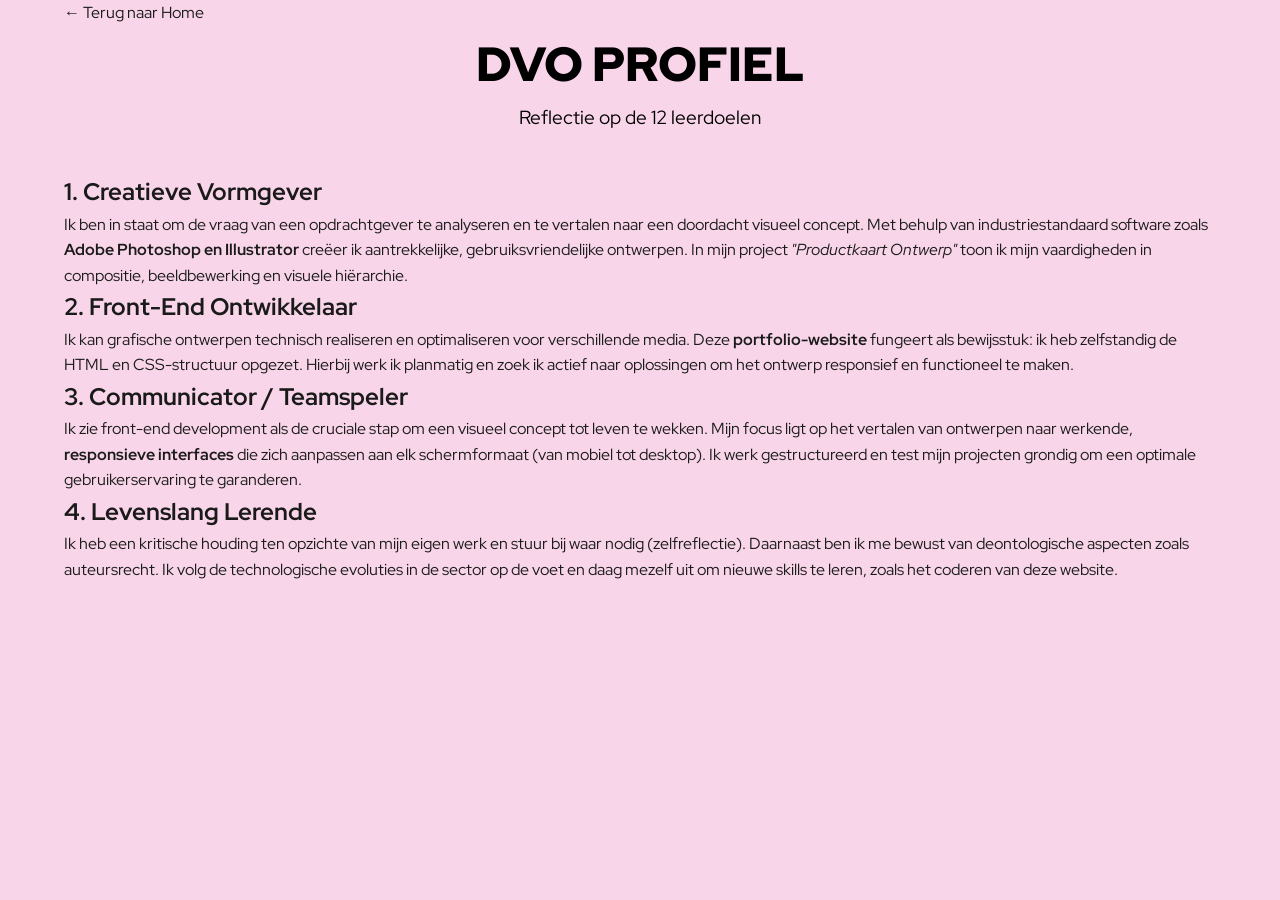
==== portfolio/index.html @ 75be9ba4 "DVO profiel toegevoegd" ====
<!DOCTYPE html>
<html lang="nl">
<head>
    <meta charset="UTF-8">
    <meta name="viewport" content="width=device-width, initial-scale=1.0">
    <title>DVO Profiel - Anna Pekarska</title>

    <link rel="stylesheet" href="../style.css">

    <link rel="preconnect" href="https://fonts.googleapis.com">
    <link rel="preconnect" href="https://fonts.gstatic.com" crossorigin>
    <link href="https://fonts.googleapis.com/css2?family=Red+Hat+Display:wght@400;500;700;900&display=swap" rel="stylesheet">
</head>
<body>

<section class="dvo-section">
    <div class="container">

        <a href="../index.html" class="back-btn">← Terug naar Home</a>

        <div class="title-wrapper" style="border: none; padding: 0; margin-bottom: 40px; background: none;">
            <h1 style="font-size: 3rem; font-weight: 900; text-transform: uppercase;">DVO Profiel</h1>
            <p style="font-size: 1.2rem;">Reflectie op de 12 leerdoelen</p>
        </div>

        <div class="dvo-grid">

            <div class="dvo-card">
                <h2>1. Creatieve Vormgever</h2>
                <div class="dvo-text">
                    <p>
                        Ik ben in staat om de vraag van een opdrachtgever te analyseren en te vertalen naar een doordacht visueel concept.
                        Met behulp van industriestandaard software zoals <strong>Adobe Photoshop en Illustrator</strong> creëer ik aantrekkelijke, gebruiksvriendelijke ontwerpen.
                        In mijn project <em>"Productkaart Ontwerp"</em> toon ik mijn vaardigheden in compositie, beeldbewerking en visuele hiërarchie.
                    </p>
                </div>
            </div>

            <div class="dvo-card">
                <h2>2. Front-End Ontwikkelaar</h2>
                <div class="dvo-text">
                    <p>
                        Ik kan grafische ontwerpen technisch realiseren en optimaliseren voor verschillende media.
                        Deze <strong>portfolio-website</strong> fungeert als bewijsstuk: ik heb zelfstandig de HTML en CSS-structuur opgezet.
                        Hierbij werk ik planmatig en zoek ik actief naar oplossingen om het ontwerp responsief en functioneel te maken.
                    </p>
                </div>
            </div>

            <div class="dvo-card">
                <h2>3. Communicator / Teamspeler</h2>
                <div class="dvo-text">
                    <p>
                        Ik zie front-end development als de cruciale stap om een visueel concept tot leven te wekken.
                        Mijn focus ligt op het vertalen van ontwerpen naar werkende, <strong>responsieve interfaces</strong> die zich aanpassen aan elk schermformaat (van mobiel tot desktop).
                        Ik werk gestructureerd en test mijn projecten grondig om een optimale gebruikerservaring te garanderen.
                    </p>
                </div>
            </div>

            <div class="dvo-card">
                <h2>4. Levenslang Lerende</h2>
                <div class="dvo-text">
                    <p>
                        Ik heb een kritische houding ten opzichte van mijn eigen werk en stuur bij waar nodig (zelfreflectie).
                        Daarnaast ben ik me bewust van deontologische aspecten zoals auteursrecht.
                        Ik volg de technologische evoluties in de sector op de voet en daag mezelf uit om nieuwe skills te leren, zoals het coderen van deze website.
                    </p>
                </div>
            </div>

        </div>
    </div>
</section>

</body>
</html>
---- style.css ----
* {
    margin: 0;
    padding: 0;
    box-sizing: border-box;
}

body {
    background-color: #F8D5E8;
    font-family: 'Red Hat Display', sans-serif;
    color: #1a1a1a;
    line-height: 1.6;
}

img {
    max-width: 100%;
    display: block;
}

a {
    text-decoration: none;
    color: inherit;
}


.container {
    width: 90%;
    max-width: 1200px;
    margin: 0 auto;
}


.hero {
    height: 100vh;
    display: flex;
    flex-direction: column;
    justify-content: center;
    align-items: center;
    text-align: center;
    padding: 20px;
}

.main-title {
    font-size: clamp(3rem, 8vw, 6rem);
    font-weight: 900;
    letter-spacing: 2px;
    line-height: 1;
    margin-bottom: 10px;
}

.job-title {
    font-size: clamp(1.5rem, 4vw, 3rem);
    color: #F291C6;
    font-weight: 900;
    text-transform: uppercase;
    margin-bottom: 20px;
}

.my-name {
    font-size: 2rem;
    font-weight: 700;
}

.about-section {
    padding: 60px 0;
}

.about-section .container {
    display: flex;
    align-items: center;
    gap: 50px;
}

.photo-wrapper {
    flex: 1;
}

.photo-wrapper {
    position: relative;
    width: 350px;
    height: 450px;
    z-index: 1;
}

.photo-wrapper::before {
    content: "";
    position: absolute;
    top: 0;
    left: 0;
    width: 100%;
    height: 100%;
    background-color: #F291C6;
    border-radius: 30px;
    transform: rotate(-10deg);
    z-index: -1;
}

.about-photo {
    width: 350px;
    height: 450px;
    object-fit: cover;
    border-radius: 30px;
    box-shadow: 0 10px 20px rgba(0,0,0,0.1);
}

.about-text {
    flex: 2;
    background-color: rgba(255, 255, 255, 0.4);
    padding: 30px;
    border-radius: 30px;
}

.section-title {
    font-size: 2.5rem;
    font-weight: 900;
    color: #F291C6;
    text-transform: uppercase;
    margin: 20px 0;
    line-height: 1;
}

.about-text p {
    margin-bottom: 15px;
    font-size: 1.1rem;
}


.contact-bar {
    border-top: 1px solid #000;
    border-bottom: 1px solid #000;
    padding: 30px 0;
    margin: 40px 0;
    font-style: normal;
}

.contact-flex {
    display: flex;
    justify-content: space-between;
    align-items: center;
    flex-wrap: wrap;
    gap: 20px;
}

.contact-item {
    display: flex;
    align-items: center;
    gap: 15px;
    font-weight: 600;
    font-size: 1.1rem;
}

.contact-icon {
    width: 30px;
    height: auto;
}


.info-section {
    padding-bottom: 60px;
}

.cards-grid {
    display: grid;
    grid-template-columns: repeat(3, 1fr);
    gap: 70px;
    margin-bottom: 50px;
}

.card {
    background-color: rgba(255, 255, 255, 0.4);
    border-radius: 30px;
    padding: 30px;
    text-align: center;
    display: flex;
    flex-direction: column;
}

.card h3 {
    font-size: 1.5rem;
    font-weight: 700;
    margin-bottom: 25px;
}


.lang-list {
    list-style: none;
    width: 100%;
    padding: 0 10px;
}

.lang-list li {
    display: grid;
    grid-template-columns: 120px 1fr;
    align-items: center;
    gap: 15px;
    margin-bottom: 15px;
    text-align: left;
}

.lang-list span {
    font-size: 1.1rem;
    font-weight: 600;
}


.progress-bg {
    width: 100%;
    height: 20px;
    background-color: #FFB1DC;
    border-radius: 20px;
    overflow: hidden;
}

.progress-fill {
    height: 100%;
    background-color: #F291C6;
    border-radius: 20px;
}

.hobby-icons {
    display: grid;
    grid-template-columns: repeat(3, 1fr);
    gap: 30px;
    justify-items: center;
    align-items: center;
    margin-top: 20px;
}

.hobby-icon {
    width: 50px;
    height: auto;
    transition: transform 0.3s;
}

.hobby-icon:hover {
    transform: scale(1.2);
}
.skills-bar {
    border-radius: 50px;
    background-color: #FBE6F1;
    padding: 20px 40px;
    text-align: center;
    max-width: 900px;
    margin: 50px auto 0 auto;
}

.skills-bar h3 {
    font-size: 1.5rem;
    font-weight: 700;
    margin-bottom: 10px;
}

.skills-icons {
    display: flex;
    justify-content: center;
    align-items: center;
    gap: 40px;
    flex-wrap: wrap;
}

.skill-icon {
    height: 50px;
    width: auto;
    object-fit: contain;
    transition: transform 0.3s;
}

.skill-icon:hover {
    transform: scale(1.2);
}

.projects-section {
    padding-bottom: 80px;
}

.title-wrapper {
    color: #000000 !important;
    width: 100vw;
    margin-left: calc(50% - 50vw);
    margin-right: calc(50% - 50vw);
    border-top: 1px solid #000;
    border-bottom: 1px solid #000;
    padding: 20px 0;
    text-align: center;
    margin-bottom: 50px;
}

.title-wrapper h2,
.title-wrapper h3 {
    color: #000000 !important;
}

.projects-grid {
    display: grid;
    grid-template-columns: repeat(3, 1fr);
    gap: 70px;
}

.project-card {
    border-radius: 30px;
    overflow: hidden;
    position: relative;
    border: none;
    background-color: #F8D5E8;
    box-shadow: 0 0 0 5px #F8D5E8;
    transform: translateZ(0);
    transition: all 0.3s ease;
}

.project-card:hover {
    box-shadow: inset 0 0 0 5px #F291C6;
    transform: translateY(-5px);
    cursor: pointer;
}

.card-header {
    background-color: #F291C6;
    padding: 15px;
    text-align: center;
    border-top-left-radius: 30px;
    border-top-right-radius: 30px;
}

.project-tag {
    font-size: 0.9rem;
    font-weight: 900;
    text-transform: uppercase;
    display: block;
    margin-bottom: 5px;
}

.card-header h3 {
    font-size: 1.1rem;
    font-weight: 400;
    margin: 0;
}

.card-image {
    position: relative;
    height: 250px;
    overflow: hidden;
    display: flex;
}

.card-image img {
    width: 100%;
    height: 100%;
    object-fit: cover;
    display: block;
    margin: 0;
    transition: transform 0.5s ease;
}

.btn-open {
    position: absolute;
    bottom: 20px;
    left: 50%;
    transform: translateX(-50%);
    background-color: #F291C6;
    color: #000000 !important;
    padding: 7px 30px;
    border-radius: 20px;
    font-weight: 700;
    text-decoration: none;
    white-space: nowrap;
    transition: all 0.2s;
    z-index: 100;
}

.card-image:hover .btn-open {
    background-color: #FBE6F1 !important;
    color: #000000 !important;
    box-shadow: 0 5px 15px rgba(255, 255, 255, 0.4);
    transform: translateX(-50%) scale(1.05);
}

.btn-open:active {
    background-color: #FBE6F1 !important;
    color: #000000 !important;
    transform: translateX(-50%) scale(0.98);
}

.btn-open:focus {
    outline: none;
}

.btn-open:hover {
    background-color: #F291C6 !important;
    color: #000000 !important;
    box-shadow: none;
    cursor: pointer;
}

@media (max-width: 900px) {
    .projects-grid {
        grid-template-columns: 1fr;
        max-width: 400px;
        margin: 0 auto;
    }
}
footer {
    background-color: #F291C6;
    padding: 30px 0;
    margin-top: 60px;
    text-align: center;
}

.footer-content {
    display: flex;
    flex-direction: column;
    align-items: center;
    gap: 10px;
}

.footer-content p {
    margin: 0;
    color: #000000;
    font-weight: 600;
    font-size: 1rem;
}

.privacy-link {
    color: #000000;
    font-size: 0.9rem;
    text-decoration: none;
    opacity: 0.8;
}

.privacy-link:hover {
    text-decoration: underline;
    opacity: 1;
}

.top-menu {
    position: fixed;
    top: 0;
    left: 0;
    width: 100%;
    height: 80px;
    background-color: #F8D5E8;
    display: flex;
    justify-content: flex-end;
    align-items: center;
    padding-right: 50px;
    gap: 20px;
    z-index: 1000;
    box-shadow: 0 4px 10px rgba(0,0,0,0.05);
}

.menu-btn {
    background-color: #F291C6;
    color: #000000;
    padding: 8px 35px;
    border-radius: 50px;
    text-decoration: none;
    font-weight: 700;
    font-size: 1.1rem;
    transition: transform 0.2s;
}

.menu-btn:hover {
    transform: scale(1.05);
    background-color: #F291C6;
    cursor: pointer;
}

@media (max-width: 900px) {
    .top-menu {
        position: static;
        margin-bottom: 20px;
        justify-content: center;
        flex-wrap: wrap;
    }
}

@media (max-width: 1024px) {
    .projects-grid,
    .cards-grid {
        grid-template-columns: repeat(2, 1fr);
    }

    .about-section .container {
        gap: 30px;
    }
}

@media (max-width: 768px) {

    .top-menu {
        position: static;
        flex-direction: column;
        align-items: center;
        margin-bottom: 30px;
        padding-top: 20px;
    }

    .menu-btn {
        width: 100%;
        text-align: center;
        margin-bottom: 10px;
        padding: 10px 20px;
    }

    .hero {
        height: auto;
        padding: 100px 20px;
    }

    .main-title {
        font-size: 3rem;
    }

    .about-section .container {
        flex-direction: column;
        text-align: center;
    }

    .photo-wrapper {
        margin-bottom: 20px;
    }

    .about-photo {
        width: 100%;
        height: auto;
        max-width: 350px;
    }

    .contact-flex {
        flex-direction: column;
        gap: 15px;
    }

    .projects-grid,
    .cards-grid,
    .hobby-icons {
        grid-template-columns: 1fr;
        width: 100%;
    }

    .hobby-icons {
        grid-template-columns: repeat(3, 1fr);
    }

    .title-wrapper {
        width: 100%;
        margin-left: 0;
        margin-right: 0;
        border-left: none;
        border-right: none;
    }
}

.project-info {
    position: absolute;
    top: -2px;
    left: -2px;
    width: calc(100% + 4px);
    height: calc(100% + 4px);
    background-color: #F291C6;
    color: #000;
    display: flex;
    flex-direction: column;
    justify-content: center;
    align-items: center;
    text-align: center;
    padding: 20px 30px;
    opacity: 0;
    transition: opacity 0.3s ease;
    z-index: 40;
}

.project-info p {
    margin-bottom: 5px;
    font-size: 1rem;
    line-height: 1.4;
}

.project-info strong {
    font-weight: 900;
    text-transform: uppercase;
}

.project-info .description {
    font-size: 0.9rem;
    margin-top: 10px;
    font-style: italic;
}

.card-image:hover .project-info {
    opacity: 1;
}

.motto-section {
    background-color: #F8D5E8;
    padding-bottom: 100px;
    text-align: center;
}


.title-wrapper .section-title {
    color: #000000 !important;
    margin: 0;
}

.quote-container {
    position: relative;
    max-width: 1000px;
    margin: 120px auto 0 auto;
    padding: 20px 80px;
}

.quote-text {
    font-size: 1.8rem;
    line-height: 1.6;
    font-weight: 500;
    color: #000;
}


.quote-mark {
    position: absolute;
    font-size: 8rem;
    line-height: 0;
    color: #000;
    font-family: serif;
    height: 40px;
}

.quote-left {
    top: 0;
    left: 0;
}

.quote-right {
    bottom: -60px;
    right: 0;
}
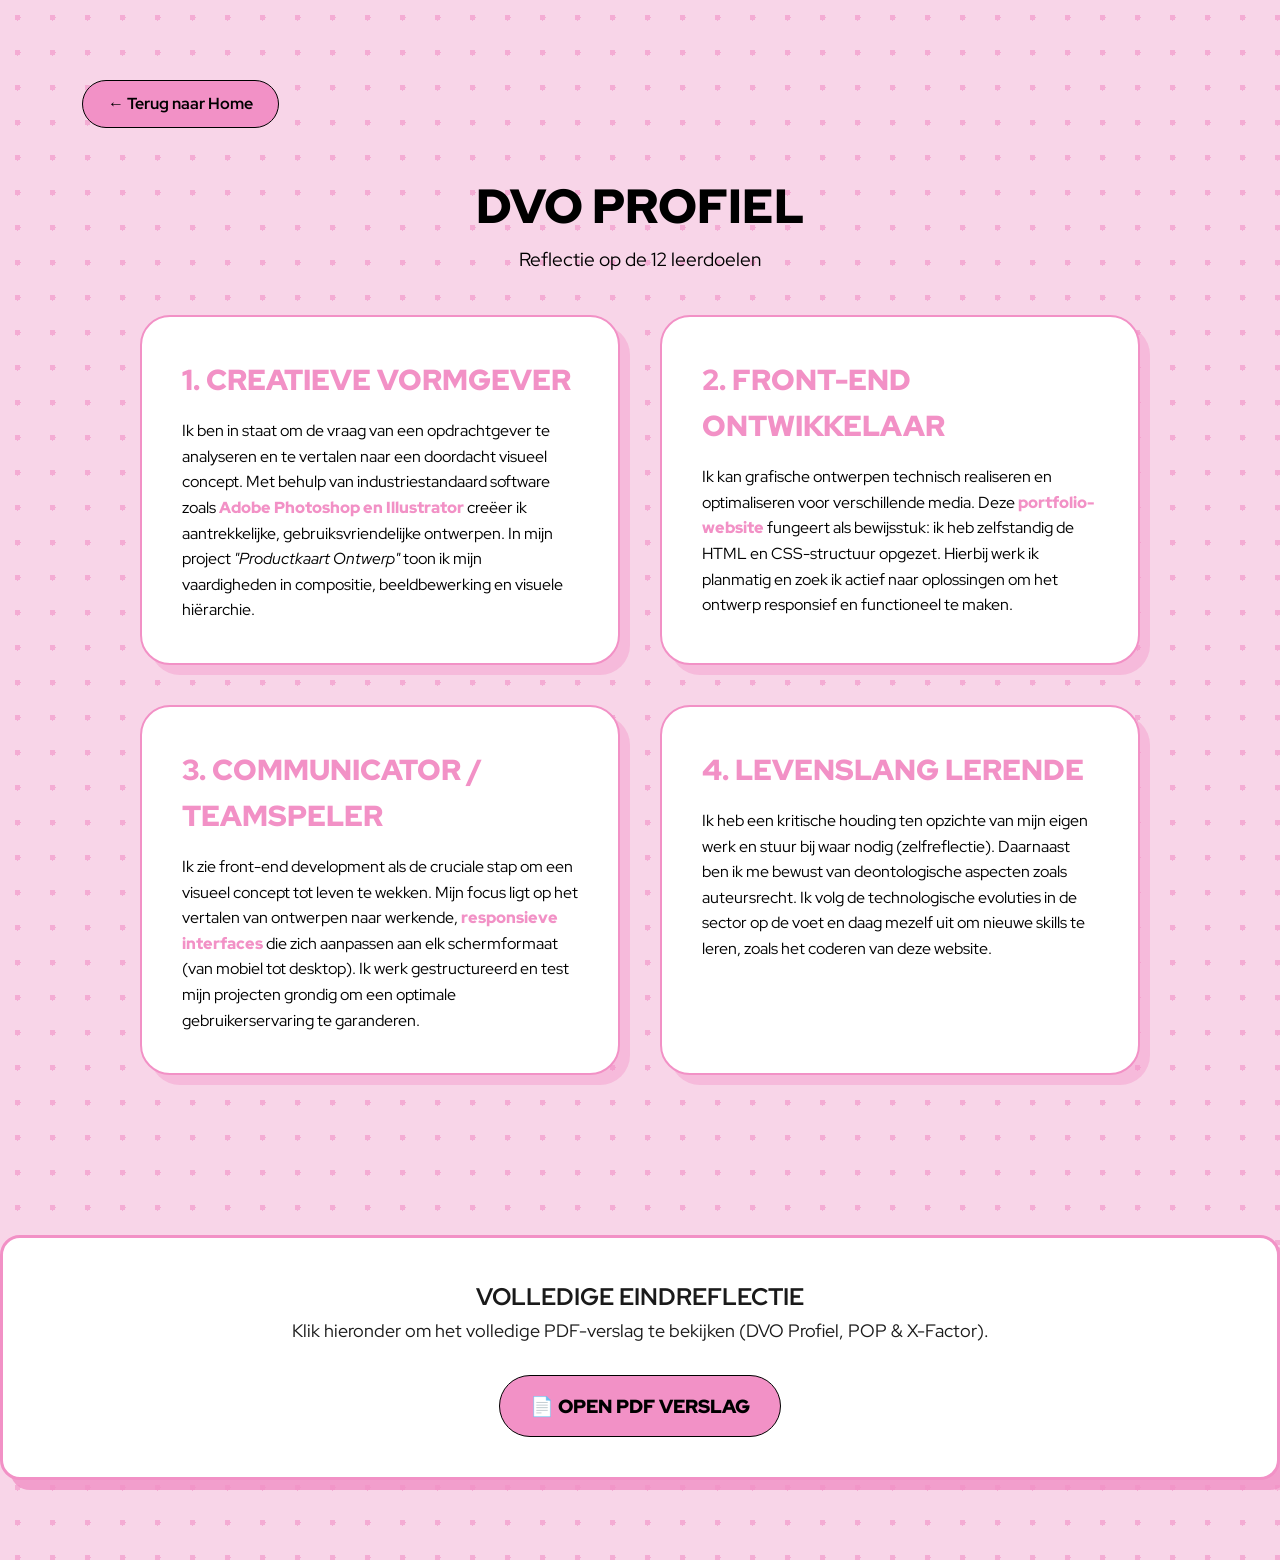
==== commit e495e119: "Nieuwe file en stjlen toegevoegd" ====
--- a/portfolio/index.html
+++ b/portfolio/index.html
@@ -73,5 +73,14 @@
     </div>
 </section>
 
+<div class="pdf-card">
+    <h2>Volledige Eindreflectie</h2>
+    <p>Klik hieronder om het volledige PDF-verslag te bekijken (DVO Profiel, POP & X-Factor).</p>
+
+    <a href="Eindreflectie.pdf" target="_blank" class="pdf-btn">
+        📄 OPEN PDF VERSLAG
+    </a>
+</div>
+
 </body>
 </html>
--- a/style.css
+++ b/style.css
@@ -6,6 +6,8 @@
 
 body {
     background-color: #F8D5E8;
+    background-image: radial-gradient(rgba(242, 145, 198, 0.6) 3px, transparent 3px);
+    background-size: 35px 35px;
     font-family: 'Red Hat Display', sans-serif;
     color: #1a1a1a;
     line-height: 1.6;
@@ -62,6 +64,8 @@
 
 .about-section {
     padding: 60px 0;
+    position: relative !important;
+    z-index: 1;
 }
 
 .about-section .container {
@@ -104,7 +108,9 @@
 
 .about-text {
     flex: 2;
-    background-color: rgba(255, 255, 255, 0.4);
+    background-color: #FFFFFF !important;
+    border: 3px solid #F291C6 !important;
+    box-shadow: 10px 10px 0 rgba(242, 145, 198, 0.4) !important;
     padding: 30px;
     border-radius: 30px;
 }
@@ -125,6 +131,7 @@
 
 
 .contact-bar {
+    background-color: #F8D5E8;
     border-top: 1px solid #000;
     border-bottom: 1px solid #000;
     padding: 30px 0;
@@ -166,7 +173,9 @@
 }
 
 .card {
-    background-color: rgba(255, 255, 255, 0.4);
+    background-color: #FFFFFF !important;
+    border: 3px solid #F291C6 !important;
+    box-shadow: 10px 10px 0 rgba(242, 145, 198, 0.4) !important;
     border-radius: 30px;
     padding: 30px;
     text-align: center;
@@ -175,8 +184,9 @@
 }
 
 .card h3 {
+    color: #F291C6 !important;
     font-size: 1.5rem;
-    font-weight: 700;
+    font-weight: 900;
     margin-bottom: 25px;
 }
 
@@ -234,9 +244,12 @@
 .hobby-icon:hover {
     transform: scale(1.2);
 }
+
 .skills-bar {
     border-radius: 50px;
-    background-color: #FBE6F1;
+    background-color: #FFFFFF !important;
+    border: 3px solid #F291C6 !important;
+    box-shadow: 10px 10px 0 rgba(242, 145, 198, 0.4) !important;
     padding: 20px 40px;
     text-align: center;
     max-width: 900px;
@@ -244,8 +257,9 @@
 }
 
 .skills-bar h3 {
+    color: #F291C6 !important;
     font-size: 1.5rem;
-    font-weight: 700;
+    font-weight: 900;
     margin-bottom: 10px;
 }
 
@@ -299,9 +313,9 @@
     border-radius: 30px;
     overflow: hidden;
     position: relative;
-    border: none;
-    background-color: #F8D5E8;
-    box-shadow: 0 0 0 5px #F8D5E8;
+    background-color: #FFFFFF;
+    box-shadow: 10px 10px 0 rgba(242, 145, 198, 0.4) !important;
+    border: 3px solid #F291C6 !important;
     transform: translateZ(0);
     transition: all 0.3s ease;
 }
@@ -357,6 +371,7 @@
     transform: translateX(-50%);
     background-color: #F291C6;
     color: #000000 !important;
+    border: 2px solid #000000 !important;
     padding: 7px 30px;
     border-radius: 20px;
     font-weight: 700;
@@ -369,12 +384,11 @@
 .card-image:hover .btn-open {
     background-color: #FBE6F1 !important;
     color: #000000 !important;
-    box-shadow: 0 5px 15px rgba(255, 255, 255, 0.4);
     transform: translateX(-50%) scale(1.05);
 }
 
 .btn-open:active {
-    background-color: #FBE6F1 !important;
+    background-color: #FFFFFF !important;
     color: #000000 !important;
     transform: translateX(-50%) scale(0.98);
 }
@@ -449,6 +463,7 @@
 .menu-btn {
     background-color: #F291C6;
     color: #000000;
+    border: 2px solid #000000 !important;
     padding: 8px 35px;
     border-radius: 50px;
     text-decoration: none;
@@ -459,7 +474,7 @@
 
 .menu-btn:hover {
     transform: scale(1.05);
-    background-color: #F291C6;
+    background-color: #FFFFFF !important;
     cursor: pointer;
 }
 
@@ -590,11 +605,9 @@
 }
 
 .motto-section {
-    background-color: #F8D5E8;
     padding-bottom: 100px;
     text-align: center;
 }
-
 
 .title-wrapper .section-title {
     color: #000000 !important;
@@ -633,4 +646,168 @@
 .quote-right {
     bottom: -60px;
     right: 0;
+}
+
+html {
+    scroll-behavior: smooth;
+}
+
+#contact {
+    scroll-margin-top: 120px;
+}
+
+@media (max-width: 768px) {
+
+    .top-menu {
+        position: static !important;
+        height: auto !important;
+        display: flex !important;
+        flex-direction: row !important;
+        flex-wrap: nowrap !important;
+        justify-content: center !important;
+        align-items: center !important;
+        padding: 15px 5px !important;
+        gap: 8px !important;
+        margin-bottom: 20px;
+    }
+
+    .menu-btn {
+        font-size: 13px !important;
+        padding: 8px 12px !important;
+        width: auto !important;
+        margin: 0 !important;
+        white-space: nowrap !important;
+        flex-shrink: 1 !important;
+    }
+
+    .main-title {
+        font-size: 2.8rem !important;
+    }
+}
+
+.dvo-section {
+    padding: 80px 20px;
+    min-height: 100vh;
+}
+
+.back-btn {
+    display: inline-block;
+    background-color: #F291C6;
+    color: #000;
+    padding: 10px 25px;
+    border-radius: 50px;
+    font-weight: 700;
+    text-decoration: none;
+    margin-bottom: 40px;
+    border: 1px solid #000;
+    transition: transform 0.2s;
+}
+
+.back-btn:hover {
+    transform: scale(1.05);
+    background-color: #fff;
+    cursor: pointer;
+}
+
+.dvo-grid {
+    display: grid;
+    grid-template-columns: repeat(2, 1fr);
+    gap: 40px;
+    max-width: 1000px;
+    margin: 0 auto;
+}
+
+.dvo-card {
+    background-color: #FFFFFF;
+    padding: 40px;
+    border-radius: 30px;
+    border: 2px solid #F291C6;
+    box-shadow: 10px 10px 0 rgba(242, 145, 198, 0.4);
+}
+
+.dvo-card h2 {
+    font-size: 1.8rem;
+    color: #F291C6;
+    text-transform: uppercase;
+    font-weight: 900;
+    margin-bottom: 15px;
+}
+
+.dvo-text {
+    font-size: 1rem;
+    line-height: 1.6;
+    color: #000;
+}
+
+.dvo-text strong {
+    color: #F291C6;
+    font-weight: 900;
+}
+
+@media (max-width: 768px) {
+    .dvo-grid {
+        grid-template-columns: 1fr;
+    }
+}
+
+.reveal {
+    opacity: 0;
+    transform: translateY(50px);
+    transition: all 0.8s ease-out;
+}
+
+.reveal.active {
+    opacity: 1;
+    transform: translateY(0);
+}
+
+.pdf-container {
+    text-align: center;
+    margin: 60px auto;
+    padding: 20px;
+    max-width: 600px;
+}
+
+.pdf-container h2 {
+    text-transform: uppercase;
+    font-weight: 900;
+    margin-bottom: 10px;
+}
+
+.pdf-card {
+    text-align: center;
+    margin: 80px 0;
+    padding: 40px;
+    background: #fff;
+    border: 3px solid #F291C6;
+    border-radius: 20px;
+    box-shadow: 10px 10px 0 rgba(242, 145, 198, 0.8);
+}
+
+.pdf-card h2 {
+    text-transform: uppercase;
+    margin-top: 0;
+}
+
+.pdf-card p {
+    margin-bottom: 30px;
+    font-size: 1.1rem;
+}
+
+.pdf-btn {
+    background-color: #F291C6;
+    color: #000000;
+    padding: 15px 30px;
+    font-size: 1.2rem;
+    font-weight: 900;
+    text-decoration: none;
+    border: 1px solid #000;
+    border-radius: 50px;
+    display: inline-block;
+    transition: transform 0.2s ease;
+}
+
+.pdf-btn:hover {
+    transform: translateY(-3px);
+    background-color: #FFFFFF;
 }
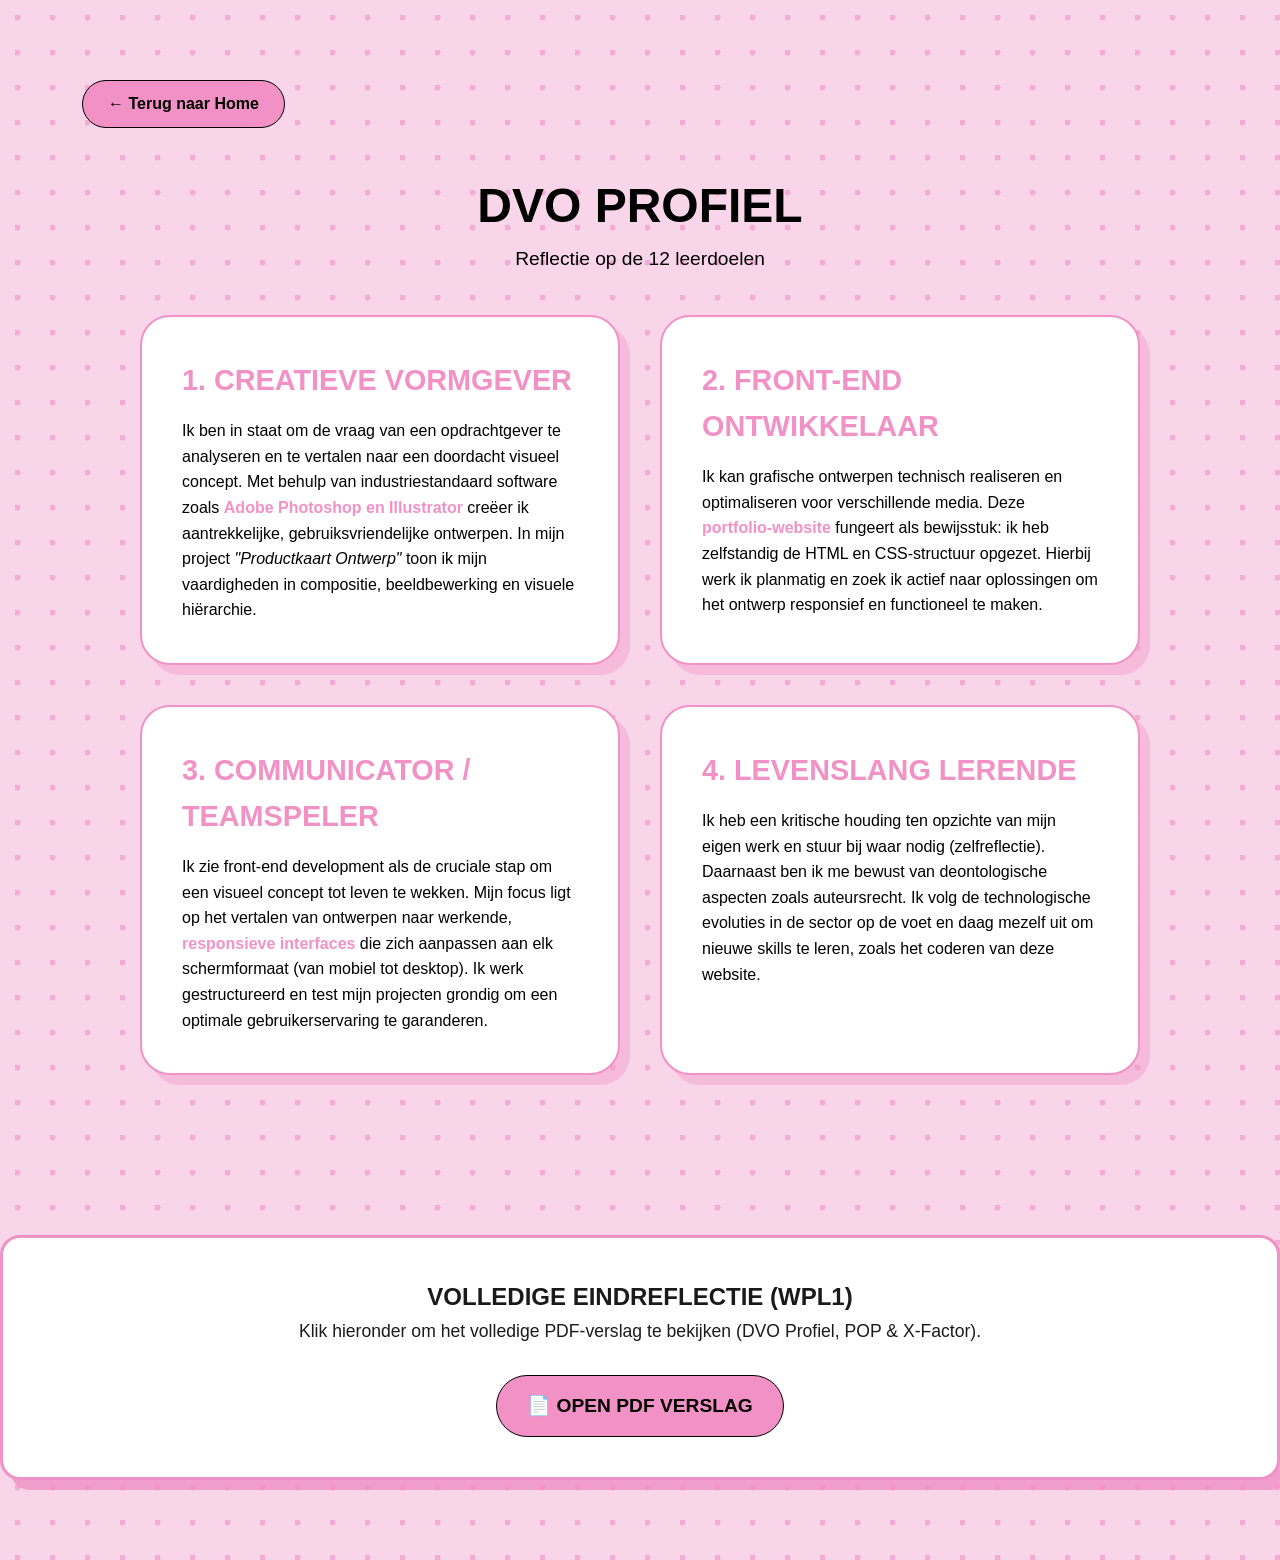
==== commit d8dee24d: "Nieuwe onderdelen toegevoegd" ====
--- a/portfolio/index.html
+++ b/portfolio/index.html
@@ -3,13 +3,10 @@
 <head>
     <meta charset="UTF-8">
     <meta name="viewport" content="width=device-width, initial-scale=1.0">
-    <title>DVO Profiel - Anna Pekarska</title>
+    <title>WPL 1 - Anna Pekarska</title>
 
     <link rel="stylesheet" href="../style.css">
 
-    <link rel="preconnect" href="https://fonts.googleapis.com">
-    <link rel="preconnect" href="https://fonts.gstatic.com" crossorigin>
-    <link href="https://fonts.googleapis.com/css2?family=Red+Hat+Display:wght@400;500;700;900&display=swap" rel="stylesheet">
 </head>
 <body>
 
@@ -31,7 +28,7 @@
                     <p>
                         Ik ben in staat om de vraag van een opdrachtgever te analyseren en te vertalen naar een doordacht visueel concept.
                         Met behulp van industriestandaard software zoals <strong>Adobe Photoshop en Illustrator</strong> creëer ik aantrekkelijke, gebruiksvriendelijke ontwerpen.
-                        In mijn project <em>"Productkaart Ontwerp"</em> toon ik mijn vaardigheden in compositie, beeldbewerking en visuele hiërarchie.
+                        In mijn project <em>"Productkaart Ontwerp" </em> toon ik mijn vaardigheden in compositie, beeldbewerking en visuele hiërarchie.
                     </p>
                 </div>
             </div>
@@ -74,7 +71,7 @@
 </section>
 
 <div class="pdf-card">
-    <h2>Volledige Eindreflectie</h2>
+    <h2>Volledige Eindreflectie (WPL1)</h2>
     <p>Klik hieronder om het volledige PDF-verslag te bekijken (DVO Profiel, POP & X-Factor).</p>
 
     <a href="Eindreflectie.pdf" target="_blank" class="pdf-btn">
--- a/style.css
+++ b/style.css
@@ -807,7 +807,90 @@
     transition: transform 0.2s ease;
 }
 
+
 .pdf-btn:hover {
     transform: translateY(-3px);
     background-color: #FFFFFF;
+}
+
+.wpl-back {
+    margin-top: 80px;
+    margin-left: 135px;
+}
+
+.page-container {
+    max-width: 1000px;
+    margin: 0 auto;
+    padding: 20px;
+}
+
+
+.page-header h1 {
+    font-size: 3rem;
+    font-weight: 900;
+    margin-bottom: 10px;
+}
+
+.white-card {
+    background-color: white;
+    border-radius: 20px;
+    padding: 40px;
+    box-shadow: 10px 10px 0 rgba(242, 145, 198, 0.8);
+    line-height: 1.6;
+}
+
+.page-header p {
+    font-size: 1.2rem;
+    font-weight: 400;
+    color: #000000;
+    margin-bottom: 40px;
+}
+
+.wpl-text {
+    font-size: 1rem;
+    line-height: 1.6;
+    color: #000;
+}
+
+.white-card strong {
+    color: #F291C6;
+    font-weight: 900;
+}
+
+.page-header {
+    text-align: center;
+    margin-top: -30px;
+    margin-bottom: 40px;
+}
+
+.new-card-margin {
+    margin-top: 40px;
+}
+
+.white-card h2 {
+    font-size: 1.8rem;
+    color: #F291C6;
+    text-transform: uppercase;
+    font-weight: 900;
+    margin-bottom: 20px;
+}
+
+.dvo-header {
+    border: none;
+    padding: 0;
+    margin-bottom: 40px;
+    background: none;
+    text-align: center;
+}
+
+.dvo-header h1 {
+    font-size: 3rem;
+    font-weight: 900;
+    text-transform: uppercase;
+    margin-bottom: 10px;
+}
+
+.dvo-header p {
+    font-size: 1.2rem;
+    color: #000;
 }
